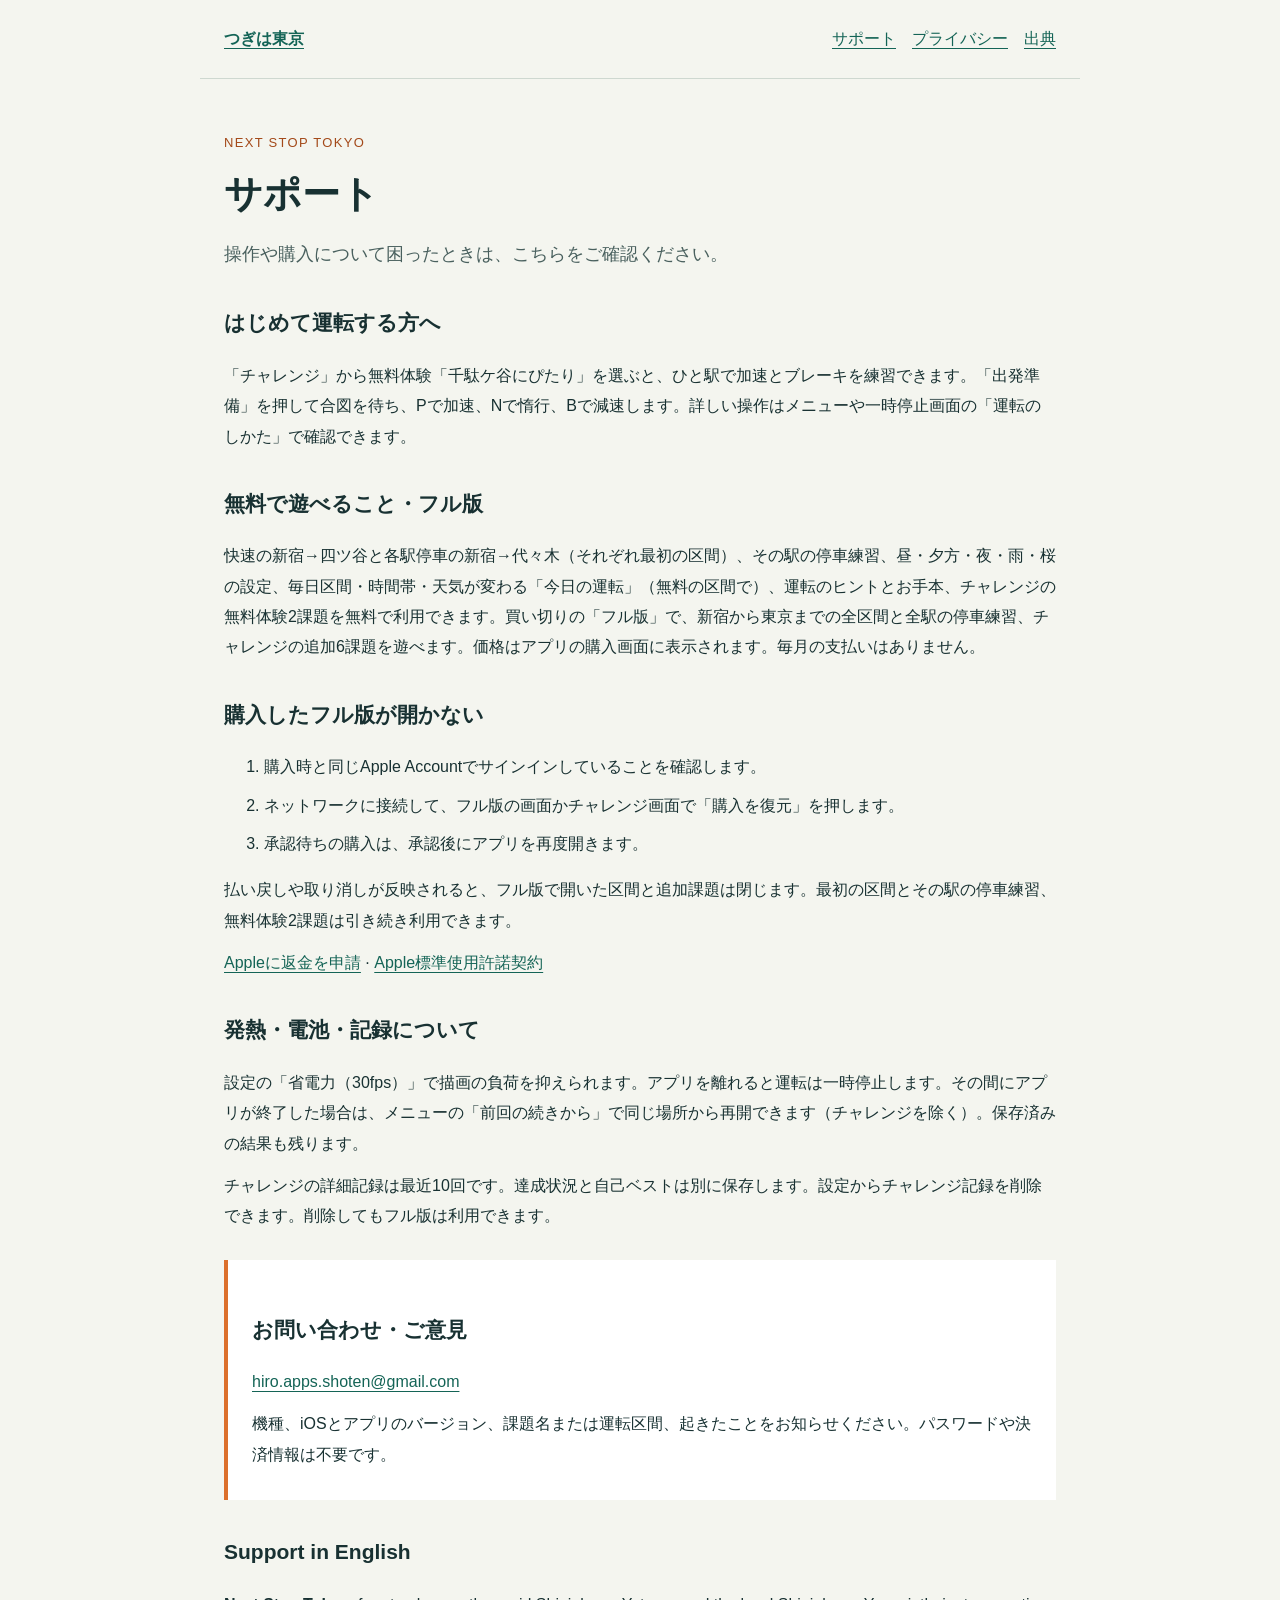
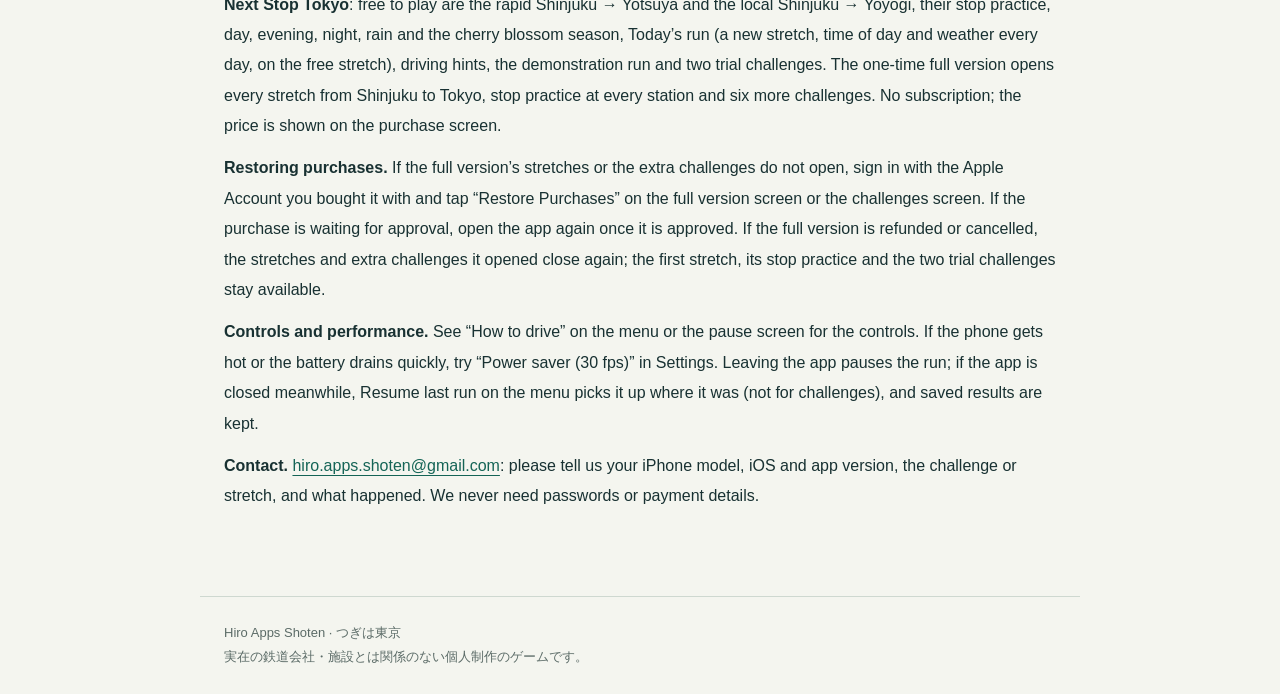
==== index.html @ a741d7d4 "Support site for つぎは東京 (Next Stop Tokyo) Co-Authored-By: Claude Opus 5.5 <noreply@anthropic.com> Cla" ====
<!doctype html><html lang="ja"><head><meta charset="utf-8"><meta name="viewport" content="width=device-width,initial-scale=1"><meta name="description" content="「つぎは東京」のサポート、購入の復元、プライバシーとデータの出典。"><title>サポート｜つぎは東京</title><link rel="stylesheet" href="style.css"></head><body><header><a href="index.html"><strong>つぎは東京</strong></a><nav aria-label="ページ"><a href="index.html">サポート</a><a href="privacy.html">プライバシー</a><a href="credits.html">出典</a></nav></header><main><p class="eyebrow">NEXT STOP TOKYO</p><h1>サポート</h1><p class="lead">操作や購入について困ったときは、こちらをご確認ください。</p>
<section><h2>はじめて運転する方へ</h2><p>「チャレンジ」から無料体験「千駄ケ谷にぴたり」を選ぶと、ひと駅で加速とブレーキを練習できます。「出発準備」を押して合図を待ち、Pで加速、Nで惰行、Bで減速します。詳しい操作はメニューや一時停止画面の「運転のしかた」で確認できます。</p></section>
<section><h2>無料で遊べること・フル版</h2><p>快速の新宿→四ツ谷と各駅停車の新宿→代々木（それぞれ最初の区間）、その駅の停車練習、昼・夕方・夜・雨・桜の設定、毎日区間・時間帯・天気が変わる「今日の運転」（無料の区間で）、運転のヒントとお手本、チャレンジの無料体験2課題を無料で利用できます。買い切りの「フル版」で、新宿から東京までの全区間と全駅の停車練習、チャレンジの追加6課題を遊べます。価格はアプリの購入画面に表示されます。毎月の支払いはありません。</p></section>
<section><h2>購入したフル版が開かない</h2><ol><li>購入時と同じApple Accountでサインインしていることを確認します。</li><li>ネットワークに接続して、フル版の画面かチャレンジ画面で「購入を復元」を押します。</li><li>承認待ちの購入は、承認後にアプリを再度開きます。</li></ol><p>払い戻しや取り消しが反映されると、フル版で開いた区間と追加課題は閉じます。最初の区間とその駅の停車練習、無料体験2課題は引き続き利用できます。</p><p><a href="https://reportaproblem.apple.com/">Appleに返金を申請</a> · <a href="https://www.apple.com/legal/internet-services/itunes/dev/stdeula/">Apple標準使用許諾契約</a></p></section>
<section><h2>発熱・電池・記録について</h2><p>設定の「省電力（30fps）」で描画の負荷を抑えられます。アプリを離れると運転は一時停止します。その間にアプリが終了した場合は、メニューの「前回の続きから」で同じ場所から再開できます（チャレンジを除く）。保存済みの結果も残ります。</p><p>チャレンジの詳細記録は最近10回です。達成状況と自己ベストは別に保存します。設定からチャレンジ記録を削除できます。削除してもフル版は利用できます。</p></section>
<section class="box"><h2>お問い合わせ・ご意見</h2><p><a href="mailto:hiro.apps.shoten@gmail.com?subject=「つぎは東京」のお問い合わせ">hiro.apps.shoten@gmail.com</a></p><p>機種、iOSとアプリのバージョン、課題名または運転区間、起きたことをお知らせください。パスワードや決済情報は不要です。</p></section>
<section lang="en"><h2>Support in English</h2><p><strong>Next Stop Tokyo</strong>: free to play are the rapid Shinjuku → Yotsuya and the local Shinjuku → Yoyogi, their stop practice, day, evening, night, rain and the cherry blossom season, Today’s run (a new stretch, time of day and weather every day, on the free stretch), driving hints, the demonstration run and two trial challenges. The one-time full version opens every stretch from Shinjuku to Tokyo, stop practice at every station and six more challenges. No subscription; the price is shown on the purchase screen.</p><p><strong>Restoring purchases.</strong> If the full version’s stretches or the extra challenges do not open, sign in with the Apple Account you bought it with and tap “Restore Purchases” on the full version screen or the challenges screen. If the purchase is waiting for approval, open the app again once it is approved. If the full version is refunded or cancelled, the stretches and extra challenges it opened close again; the first stretch, its stop practice and the two trial challenges stay available.</p><p><strong>Controls and performance.</strong> See “How to drive” on the menu or the pause screen for the controls. If the phone gets hot or the battery drains quickly, try “Power saver (30 fps)” in Settings. Leaving the app pauses the run; if the app is closed meanwhile, Resume last run on the menu picks it up where it was (not for challenges), and saved results are kept.</p><p><strong>Contact.</strong> <a href="mailto:hiro.apps.shoten@gmail.com?subject=Next%20Stop%20Tokyo">hiro.apps.shoten@gmail.com</a>: please tell us your iPhone model, iOS and app version, the challenge or stretch, and what happened. We never need passwords or payment details.</p></section></main><footer>Hiro Apps Shoten · つぎは東京<br>実在の鉄道会社・施設とは関係のない個人制作のゲームです。</footer></body></html>
---- style.css ----
*{box-sizing:border-box}body{margin:0;font-family:-apple-system,BlinkMacSystemFont,"Hiragino Kaku Gothic ProN",sans-serif;color:#183132;background:#f4f5ef;line-height:1.9}header,main,footer{max-width:880px;margin:auto;padding:24px}header{display:flex;justify-content:space-between;gap:18px;border-bottom:1px solid #ced8d0}a{color:#146456;text-underline-offset:4px}nav{display:flex;gap:16px;flex-wrap:wrap}main{padding-top:40px;padding-bottom:56px}h1{font-size:clamp(26px,5vw,38px);line-height:1.4;margin:0 0 16px}h2{font-size:21px;margin-top:32px}section{margin:28px 0}p{margin:12px 0}.eyebrow{font-size:13px;color:#a34919;letter-spacing:.1em}.lead{color:#49605e;font-size:18px}.box{border-left:4px solid #dc702c;background:white;padding:18px 24px}footer{font-size:13px;color:#5b6b67;border-top:1px solid #ced8d0}li{margin:8px 0}@media(max-width:540px){header{display:block}nav{margin-top:12px}main{padding-top:28px}.lead{font-size:16px}}
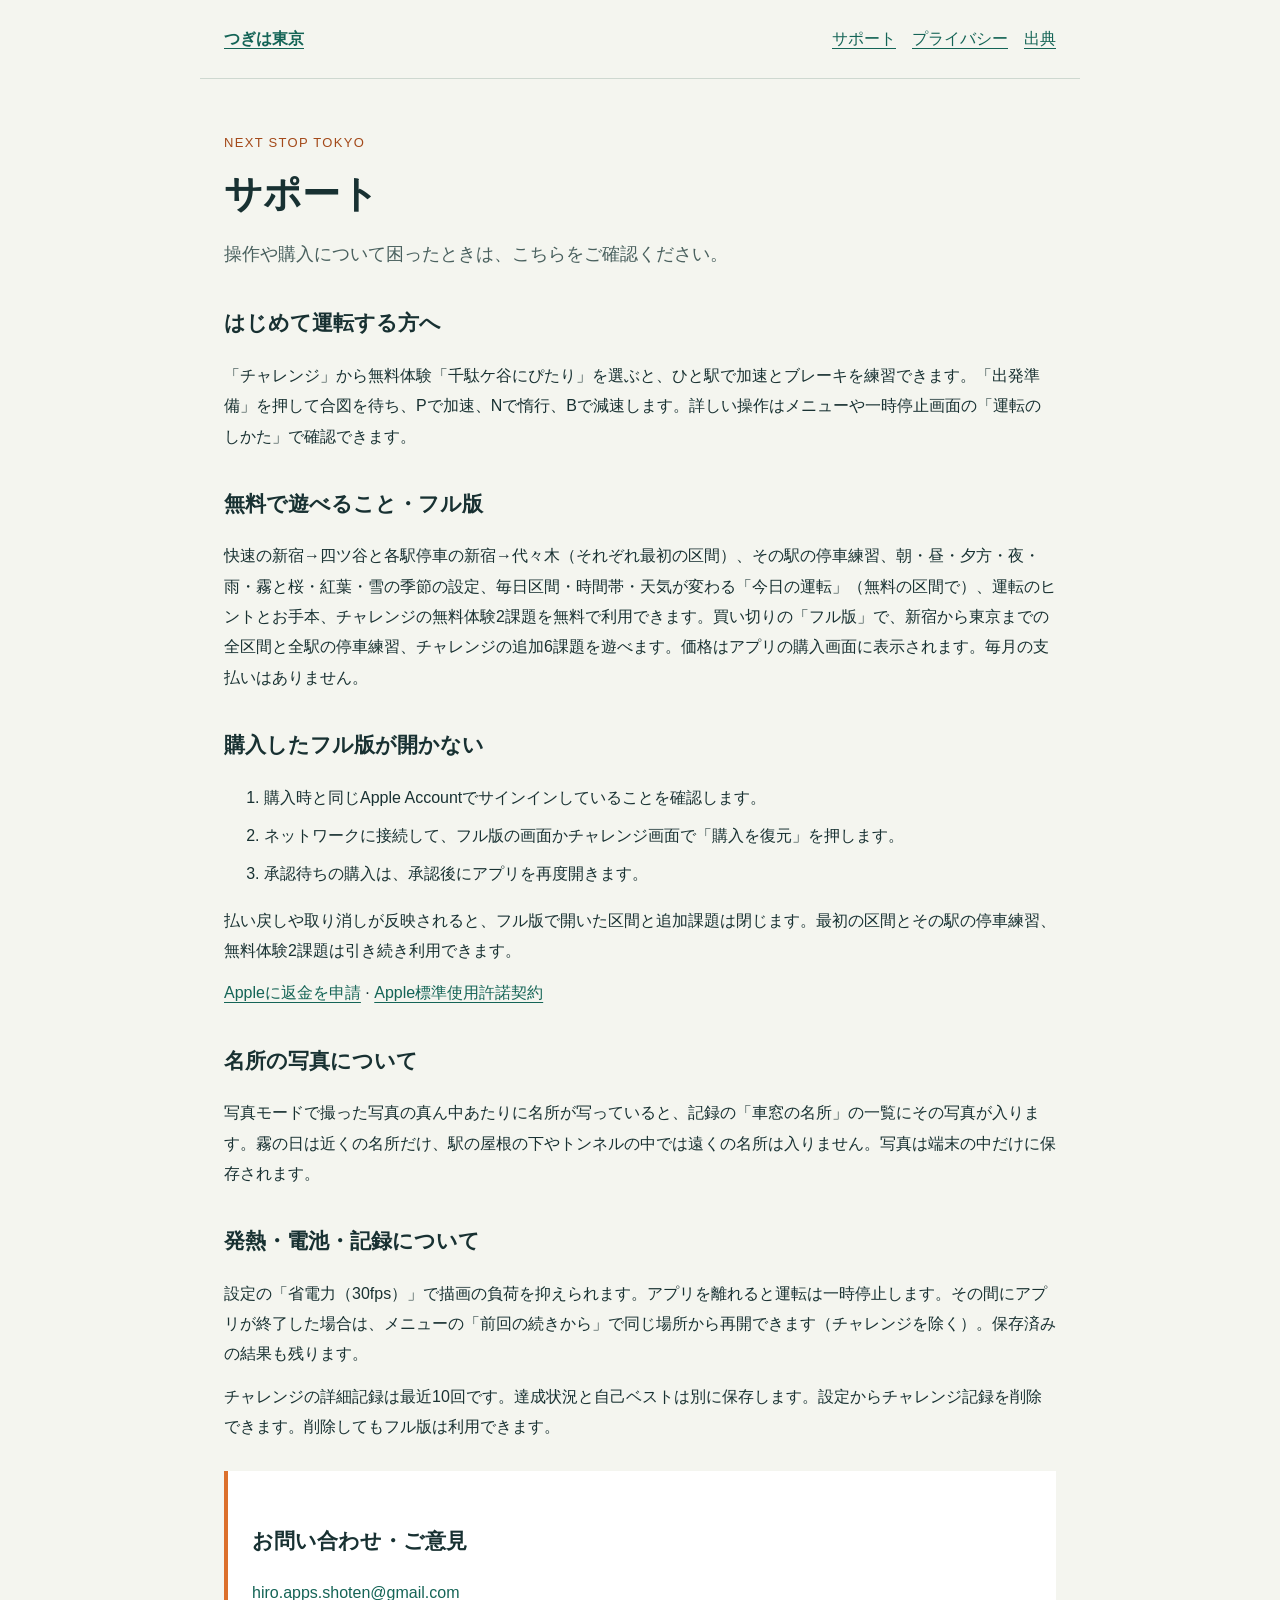
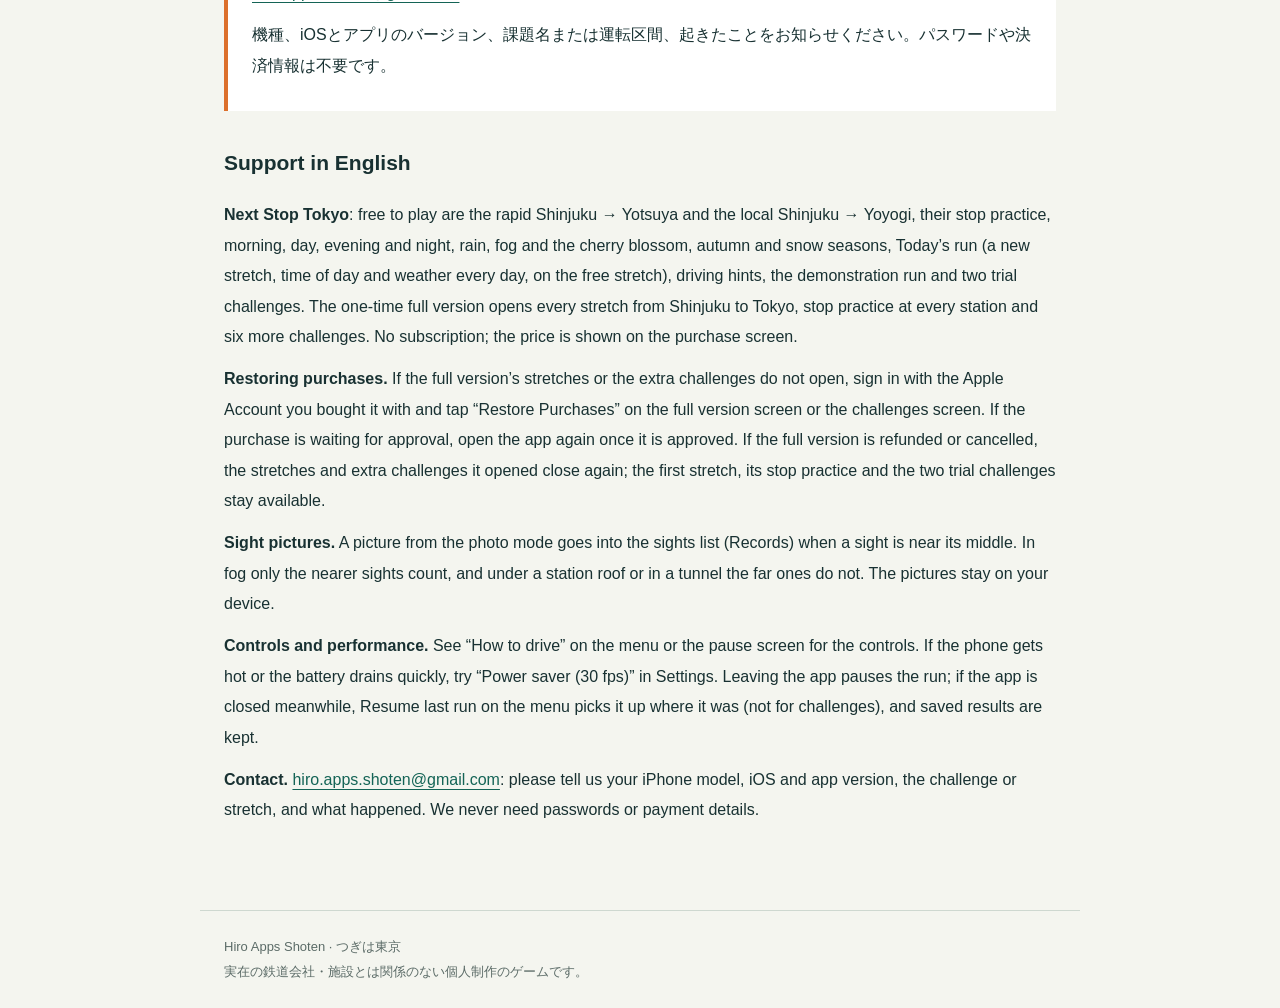
==== commit 5d2da2a3: "Support: the free settings as they are now (morning, fog, autumn and snow too); a note on the sights" ====
--- a/index.html
+++ b/index.html
@@ -1,7 +1,7 @@
 <!doctype html><html lang="ja"><head><meta charset="utf-8"><meta name="viewport" content="width=device-width,initial-scale=1"><meta name="description" content="「つぎは東京」のサポート、購入の復元、プライバシーとデータの出典。"><title>サポート｜つぎは東京</title><link rel="stylesheet" href="style.css"></head><body><header><a href="index.html"><strong>つぎは東京</strong></a><nav aria-label="ページ"><a href="index.html">サポート</a><a href="privacy.html">プライバシー</a><a href="credits.html">出典</a></nav></header><main><p class="eyebrow">NEXT STOP TOKYO</p><h1>サポート</h1><p class="lead">操作や購入について困ったときは、こちらをご確認ください。</p>
 <section><h2>はじめて運転する方へ</h2><p>「チャレンジ」から無料体験「千駄ケ谷にぴたり」を選ぶと、ひと駅で加速とブレーキを練習できます。「出発準備」を押して合図を待ち、Pで加速、Nで惰行、Bで減速します。詳しい操作はメニューや一時停止画面の「運転のしかた」で確認できます。</p></section>
-<section><h2>無料で遊べること・フル版</h2><p>快速の新宿→四ツ谷と各駅停車の新宿→代々木（それぞれ最初の区間）、その駅の停車練習、昼・夕方・夜・雨・桜の設定、毎日区間・時間帯・天気が変わる「今日の運転」（無料の区間で）、運転のヒントとお手本、チャレンジの無料体験2課題を無料で利用できます。買い切りの「フル版」で、新宿から東京までの全区間と全駅の停車練習、チャレンジの追加6課題を遊べます。価格はアプリの購入画面に表示されます。毎月の支払いはありません。</p></section>
+<section><h2>無料で遊べること・フル版</h2><p>快速の新宿→四ツ谷と各駅停車の新宿→代々木（それぞれ最初の区間）、その駅の停車練習、朝・昼・夕方・夜・雨・霧と桜・紅葉・雪の季節の設定、毎日区間・時間帯・天気が変わる「今日の運転」（無料の区間で）、運転のヒントとお手本、チャレンジの無料体験2課題を無料で利用できます。買い切りの「フル版」で、新宿から東京までの全区間と全駅の停車練習、チャレンジの追加6課題を遊べます。価格はアプリの購入画面に表示されます。毎月の支払いはありません。</p></section>
 <section><h2>購入したフル版が開かない</h2><ol><li>購入時と同じApple Accountでサインインしていることを確認します。</li><li>ネットワークに接続して、フル版の画面かチャレンジ画面で「購入を復元」を押します。</li><li>承認待ちの購入は、承認後にアプリを再度開きます。</li></ol><p>払い戻しや取り消しが反映されると、フル版で開いた区間と追加課題は閉じます。最初の区間とその駅の停車練習、無料体験2課題は引き続き利用できます。</p><p><a href="https://reportaproblem.apple.com/">Appleに返金を申請</a> · <a href="https://www.apple.com/legal/internet-services/itunes/dev/stdeula/">Apple標準使用許諾契約</a></p></section>
-<section><h2>発熱・電池・記録について</h2><p>設定の「省電力（30fps）」で描画の負荷を抑えられます。アプリを離れると運転は一時停止します。その間にアプリが終了した場合は、メニューの「前回の続きから」で同じ場所から再開できます（チャレンジを除く）。保存済みの結果も残ります。</p><p>チャレンジの詳細記録は最近10回です。達成状況と自己ベストは別に保存します。設定からチャレンジ記録を削除できます。削除してもフル版は利用できます。</p></section>
+<section><h2>名所の写真について</h2><p>写真モードで撮った写真の真ん中あたりに名所が写っていると、記録の「車窓の名所」の一覧にその写真が入ります。霧の日は近くの名所だけ、駅の屋根の下やトンネルの中では遠くの名所は入りません。写真は端末の中だけに保存されます。</p><h2>発熱・電池・記録について</h2><p>設定の「省電力（30fps）」で描画の負荷を抑えられます。アプリを離れると運転は一時停止します。その間にアプリが終了した場合は、メニューの「前回の続きから」で同じ場所から再開できます（チャレンジを除く）。保存済みの結果も残ります。</p><p>チャレンジの詳細記録は最近10回です。達成状況と自己ベストは別に保存します。設定からチャレンジ記録を削除できます。削除してもフル版は利用できます。</p></section>
 <section class="box"><h2>お問い合わせ・ご意見</h2><p><a href="mailto:hiro.apps.shoten@gmail.com?subject=「つぎは東京」のお問い合わせ">hiro.apps.shoten@gmail.com</a></p><p>機種、iOSとアプリのバージョン、課題名または運転区間、起きたことをお知らせください。パスワードや決済情報は不要です。</p></section>
-<section lang="en"><h2>Support in English</h2><p><strong>Next Stop Tokyo</strong>: free to play are the rapid Shinjuku → Yotsuya and the local Shinjuku → Yoyogi, their stop practice, day, evening, night, rain and the cherry blossom season, Today’s run (a new stretch, time of day and weather every day, on the free stretch), driving hints, the demonstration run and two trial challenges. The one-time full version opens every stretch from Shinjuku to Tokyo, stop practice at every station and six more challenges. No subscription; the price is shown on the purchase screen.</p><p><strong>Restoring purchases.</strong> If the full version’s stretches or the extra challenges do not open, sign in with the Apple Account you bought it with and tap “Restore Purchases” on the full version screen or the challenges screen. If the purchase is waiting for approval, open the app again once it is approved. If the full version is refunded or cancelled, the stretches and extra challenges it opened close again; the first stretch, its stop practice and the two trial challenges stay available.</p><p><strong>Controls and performance.</strong> See “How to drive” on the menu or the pause screen for the controls. If the phone gets hot or the battery drains quickly, try “Power saver (30 fps)” in Settings. Leaving the app pauses the run; if the app is closed meanwhile, Resume last run on the menu picks it up where it was (not for challenges), and saved results are kept.</p><p><strong>Contact.</strong> <a href="mailto:hiro.apps.shoten@gmail.com?subject=Next%20Stop%20Tokyo">hiro.apps.shoten@gmail.com</a>: please tell us your iPhone model, iOS and app version, the challenge or stretch, and what happened. We never need passwords or payment details.</p></section></main><footer>Hiro Apps Shoten · つぎは東京<br>実在の鉄道会社・施設とは関係のない個人制作のゲームです。</footer></body></html>+<section lang="en"><h2>Support in English</h2><p><strong>Next Stop Tokyo</strong>: free to play are the rapid Shinjuku → Yotsuya and the local Shinjuku → Yoyogi, their stop practice, morning, day, evening and night, rain, fog and the cherry blossom, autumn and snow seasons, Today’s run (a new stretch, time of day and weather every day, on the free stretch), driving hints, the demonstration run and two trial challenges. The one-time full version opens every stretch from Shinjuku to Tokyo, stop practice at every station and six more challenges. No subscription; the price is shown on the purchase screen.</p><p><strong>Restoring purchases.</strong> If the full version’s stretches or the extra challenges do not open, sign in with the Apple Account you bought it with and tap “Restore Purchases” on the full version screen or the challenges screen. If the purchase is waiting for approval, open the app again once it is approved. If the full version is refunded or cancelled, the stretches and extra challenges it opened close again; the first stretch, its stop practice and the two trial challenges stay available.</p><p><strong>Sight pictures.</strong> A picture from the photo mode goes into the sights list (Records) when a sight is near its middle. In fog only the nearer sights count, and under a station roof or in a tunnel the far ones do not. The pictures stay on your device.</p><p><strong>Controls and performance.</strong> See “How to drive” on the menu or the pause screen for the controls. If the phone gets hot or the battery drains quickly, try “Power saver (30 fps)” in Settings. Leaving the app pauses the run; if the app is closed meanwhile, Resume last run on the menu picks it up where it was (not for challenges), and saved results are kept.</p><p><strong>Contact.</strong> <a href="mailto:hiro.apps.shoten@gmail.com?subject=Next%20Stop%20Tokyo">hiro.apps.shoten@gmail.com</a>: please tell us your iPhone model, iOS and app version, the challenge or stretch, and what happened. We never need passwords or payment details.</p></section></main><footer>Hiro Apps Shoten · つぎは東京<br>実在の鉄道会社・施設とは関係のない個人制作のゲームです。</footer></body></html>
